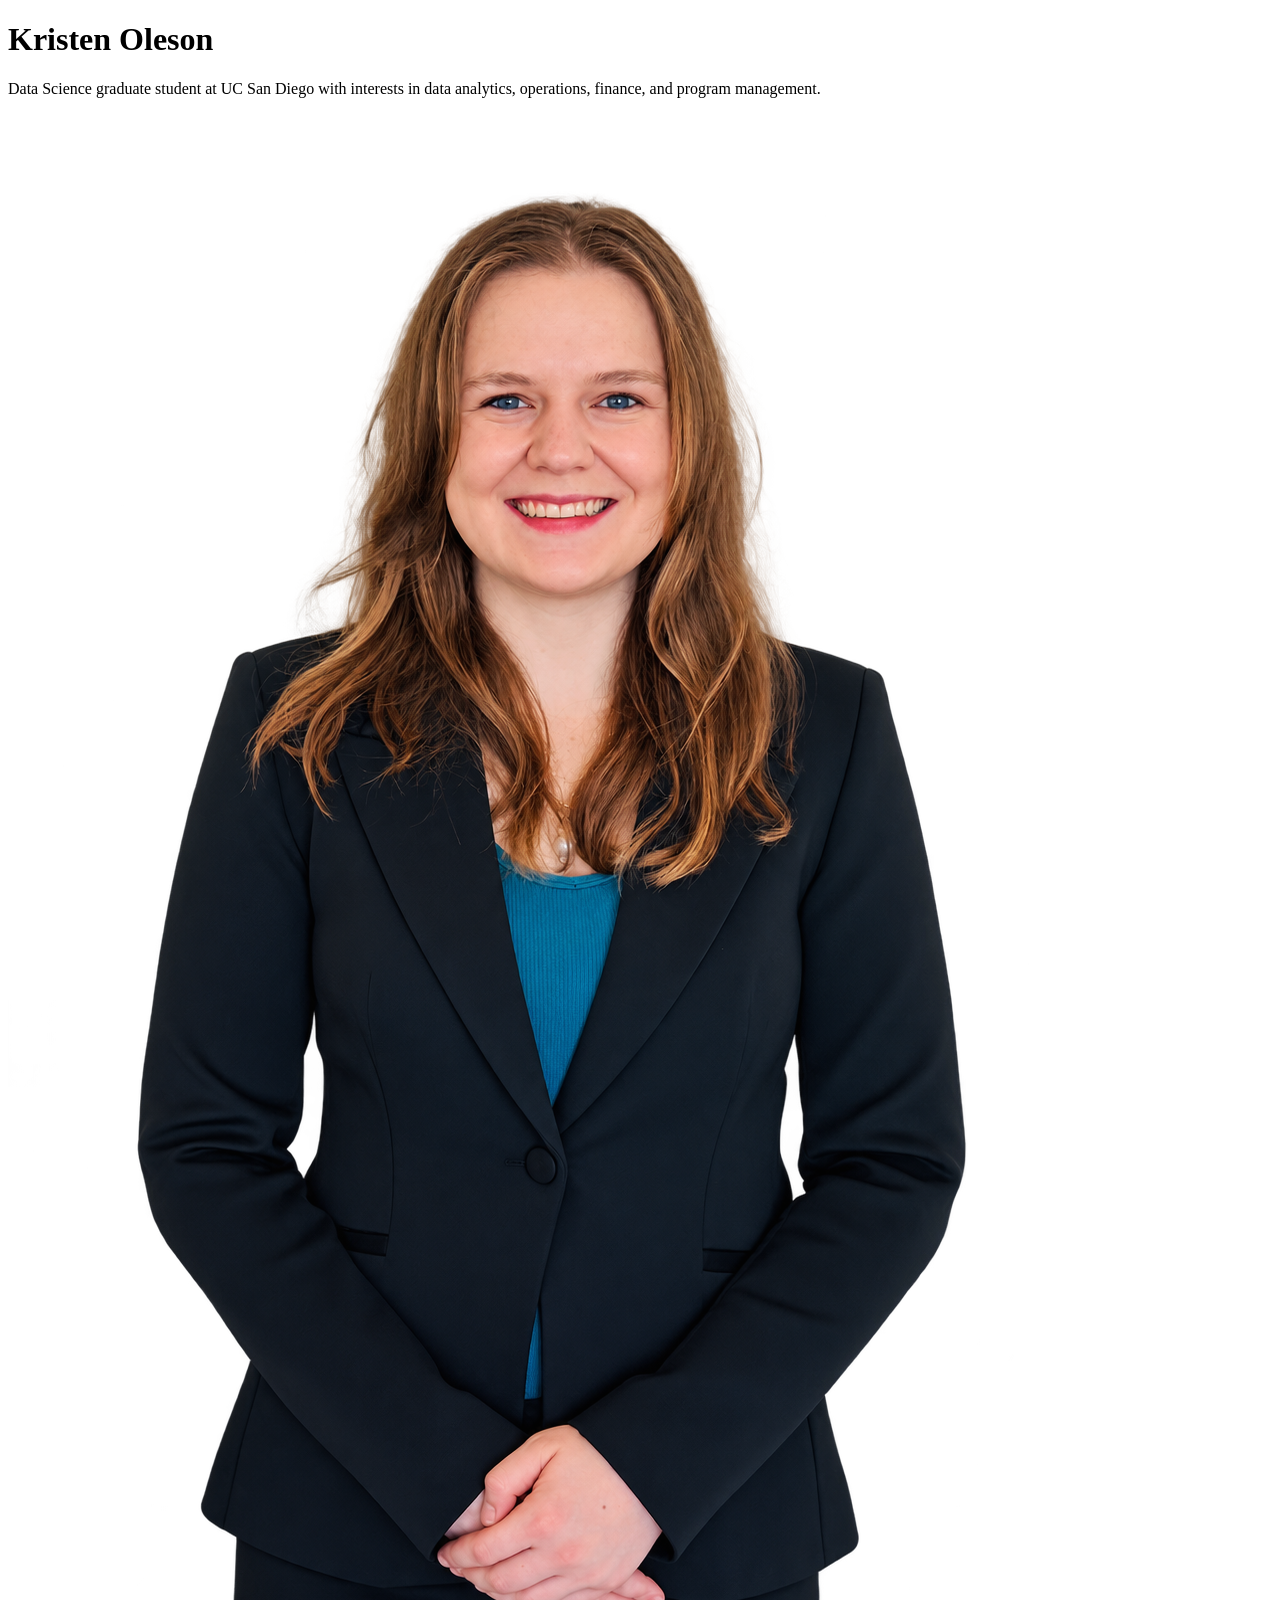
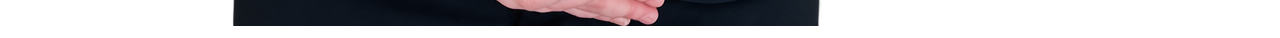
==== index.html @ 6f77a66c "Refactor HTML structure for personal site" ====
<!DOCTYPE html>
<html lang="en">

<head>
    <meta charset="UTF-8">
    <meta name="viewport" content="width=device-width, initial-scale=1.0">

    <title>Kristen Oleson: Personal Site and Portfolio</title>

    <link rel="stylesheet" href="style.css">
</head>

<body>

    <main class="intro">

        <div class="intro-text">

            <h1>Kristen Oleson</h1>

            <p>
                Data Science graduate student at UC San Diego with interests in
                data analytics, operations, finance, and program management.
            </p>

        </div>

        <img
            src="images/Kristen_Oleson_Cutout.png"
            alt="Photo of Kristen Oleson"
            class="profile-photo"
        >

    </main>

</body>

</html>
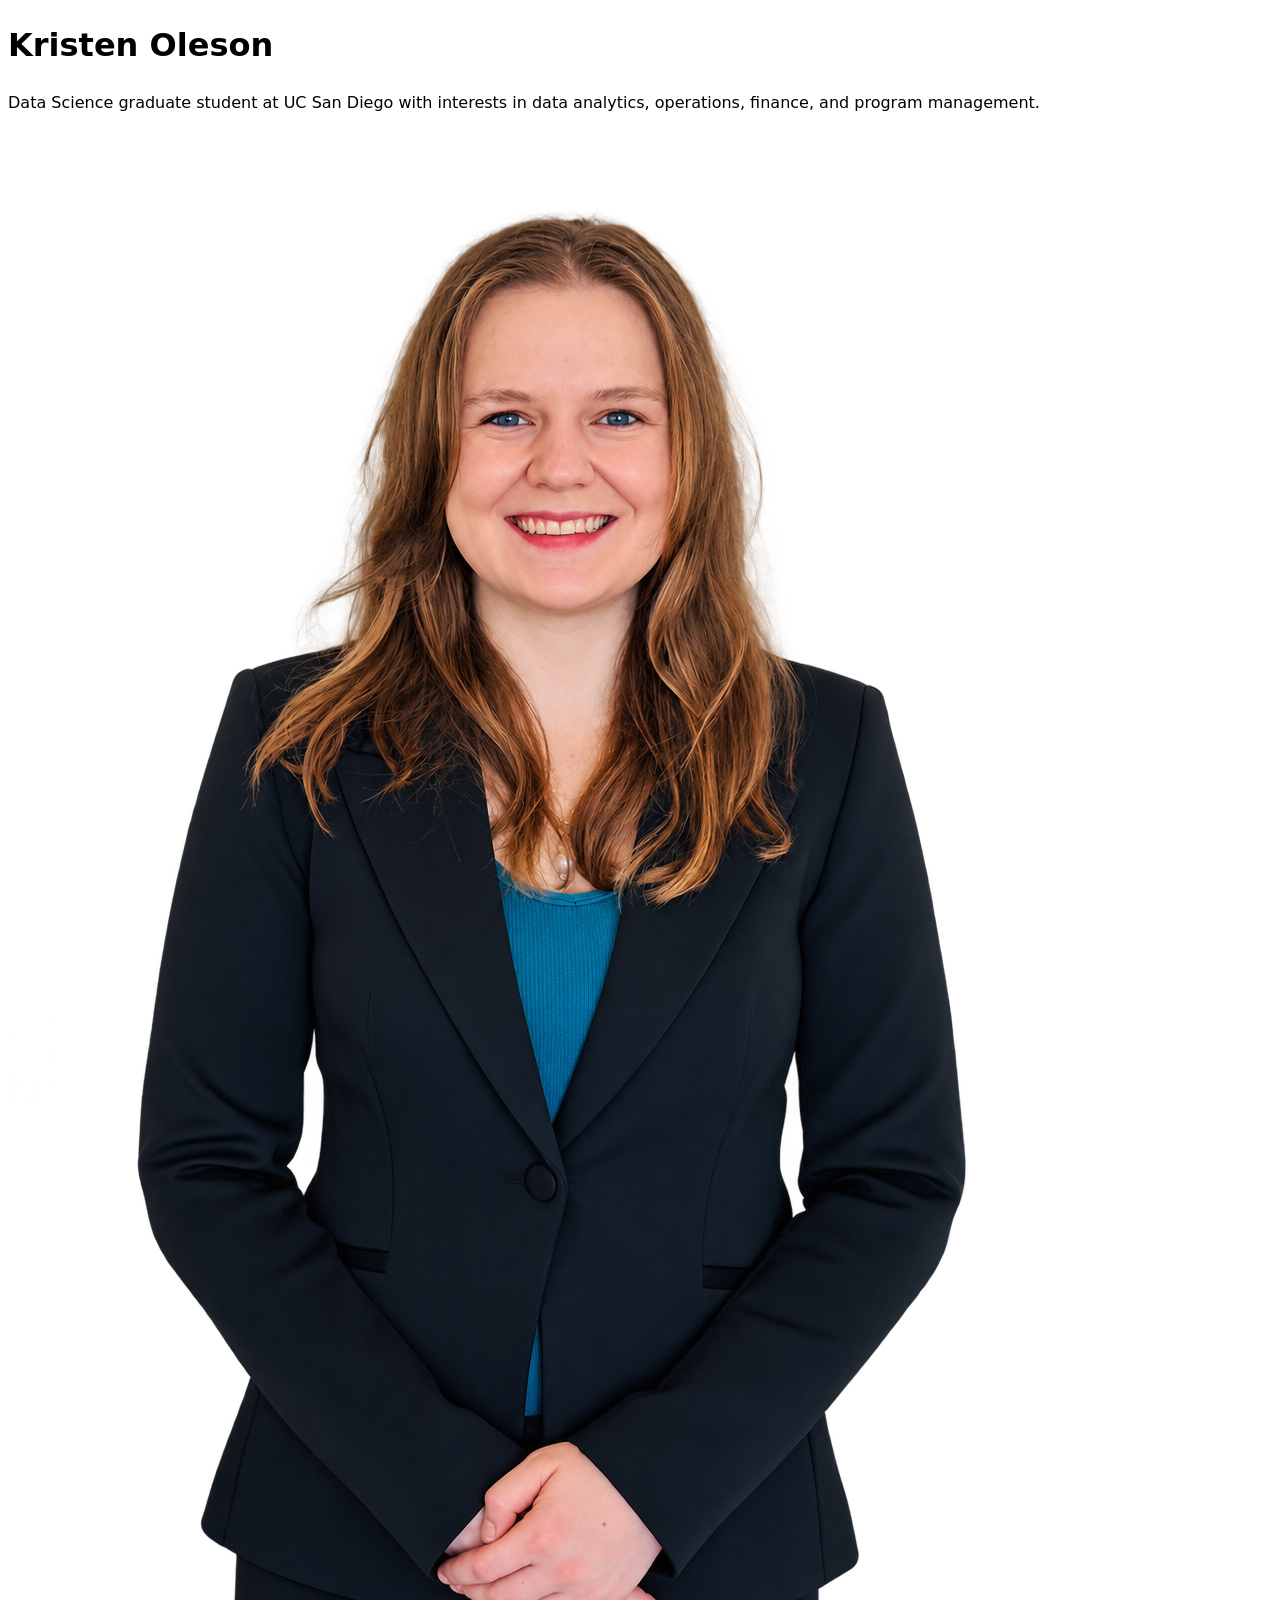
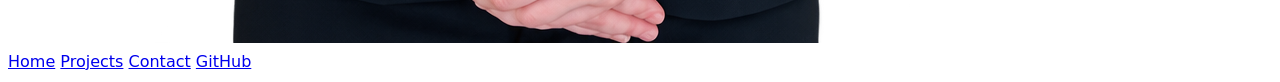
==== commit fde3bfe0: "Add navigation links to index.html" ====
--- a/index.html
+++ b/index.html
@@ -35,4 +35,11 @@
 
 </body>
 
+<nav>
+    <a href="./">Home</a>
+    <a href="projects/">Projects</a>
+    <a href="contact/">Contact</a>
+    <a href="https://github.com/K-ols" target="_blank">GitHub</a>
+</nav>
+    
 </html>
--- a/style.css
+++ b/style.css
@@ -0,0 +1,6 @@
+body {
+  /* Set line height to 1.5 times the font size
+	   and use the OS’s UI font as the website font
+	 */
+  font: 100%/1.5 system-ui;
+}
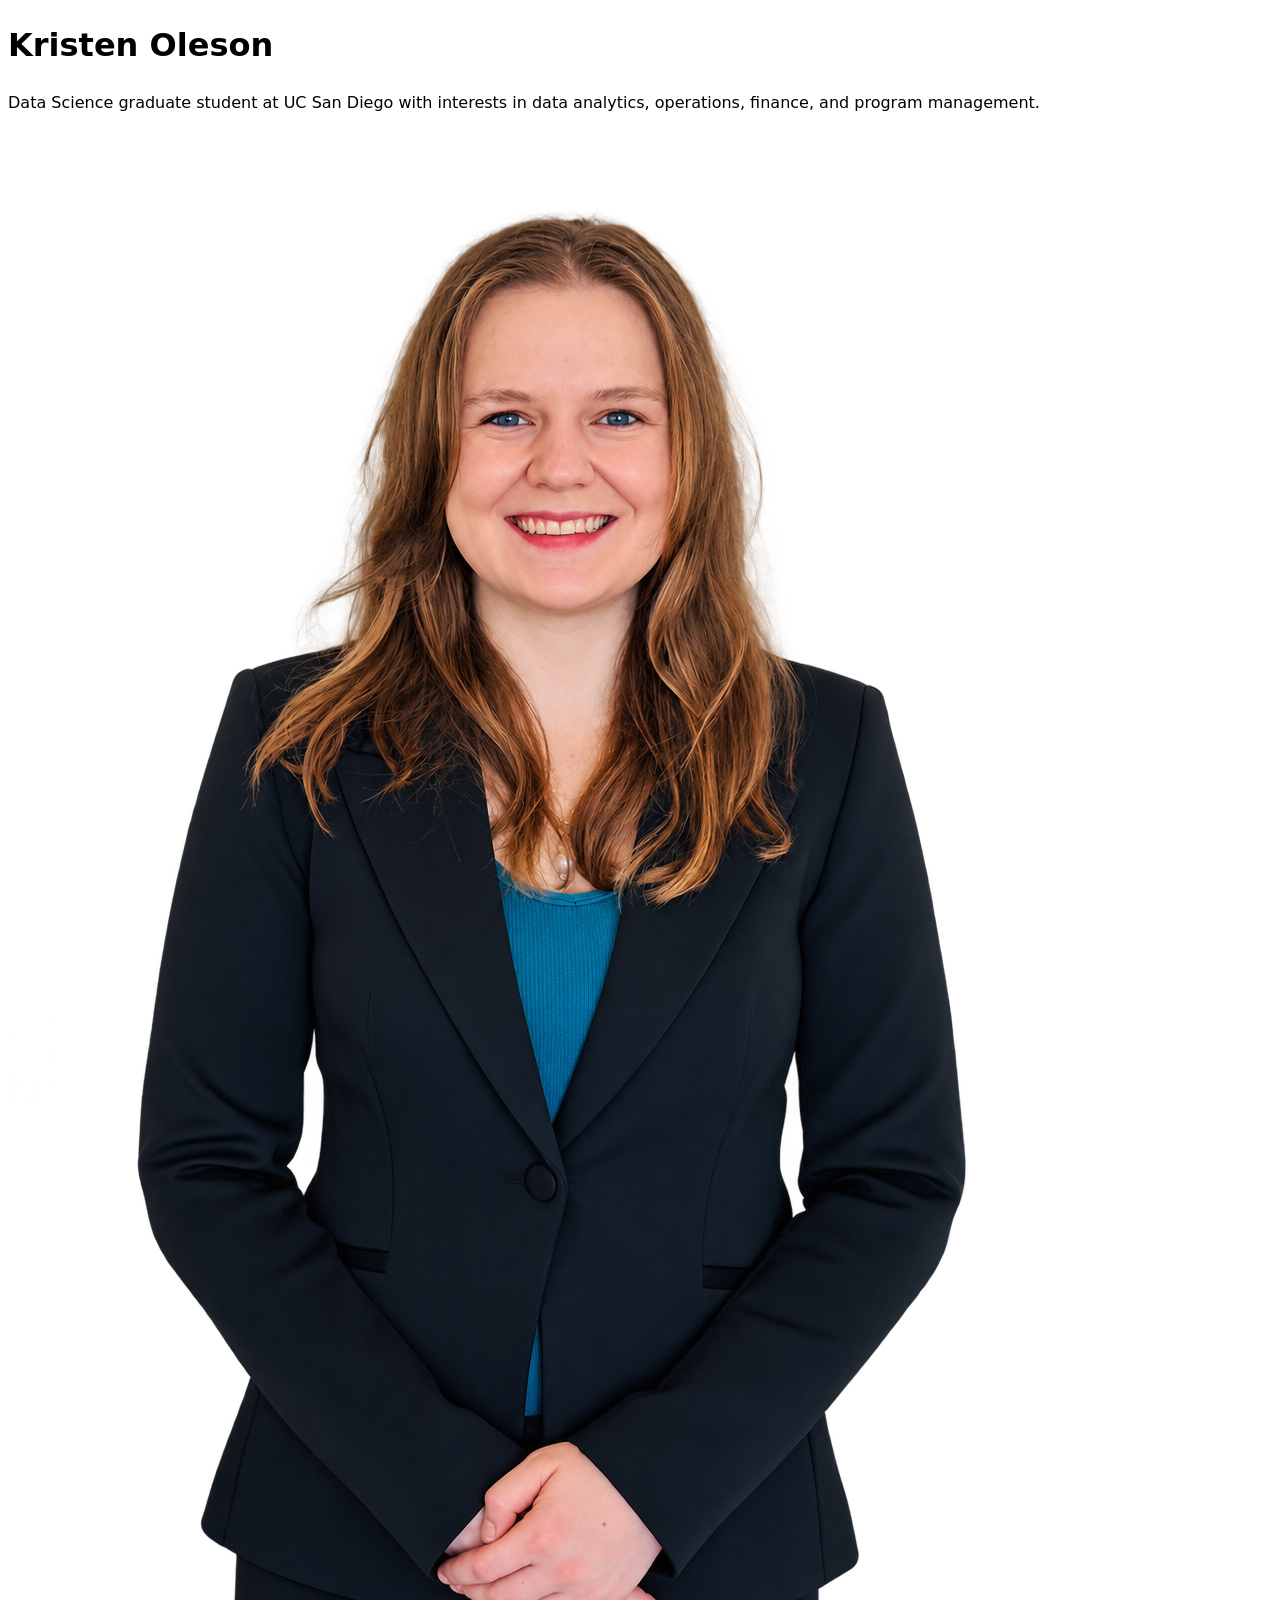
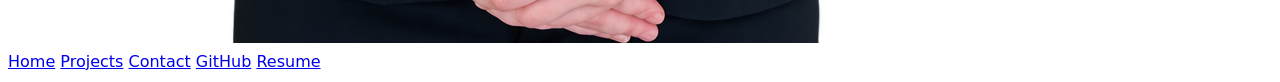
==== commit b493dd59: "Add Resume link to navigation in index.html" ====
--- a/index.html
+++ b/index.html
@@ -40,6 +40,7 @@
     <a href="projects/">Projects</a>
     <a href="contact/">Contact</a>
     <a href="https://github.com/K-ols" target="_blank">GitHub</a>
+    <a href="resume/">Resume</a>
 </nav>
     
 </html>
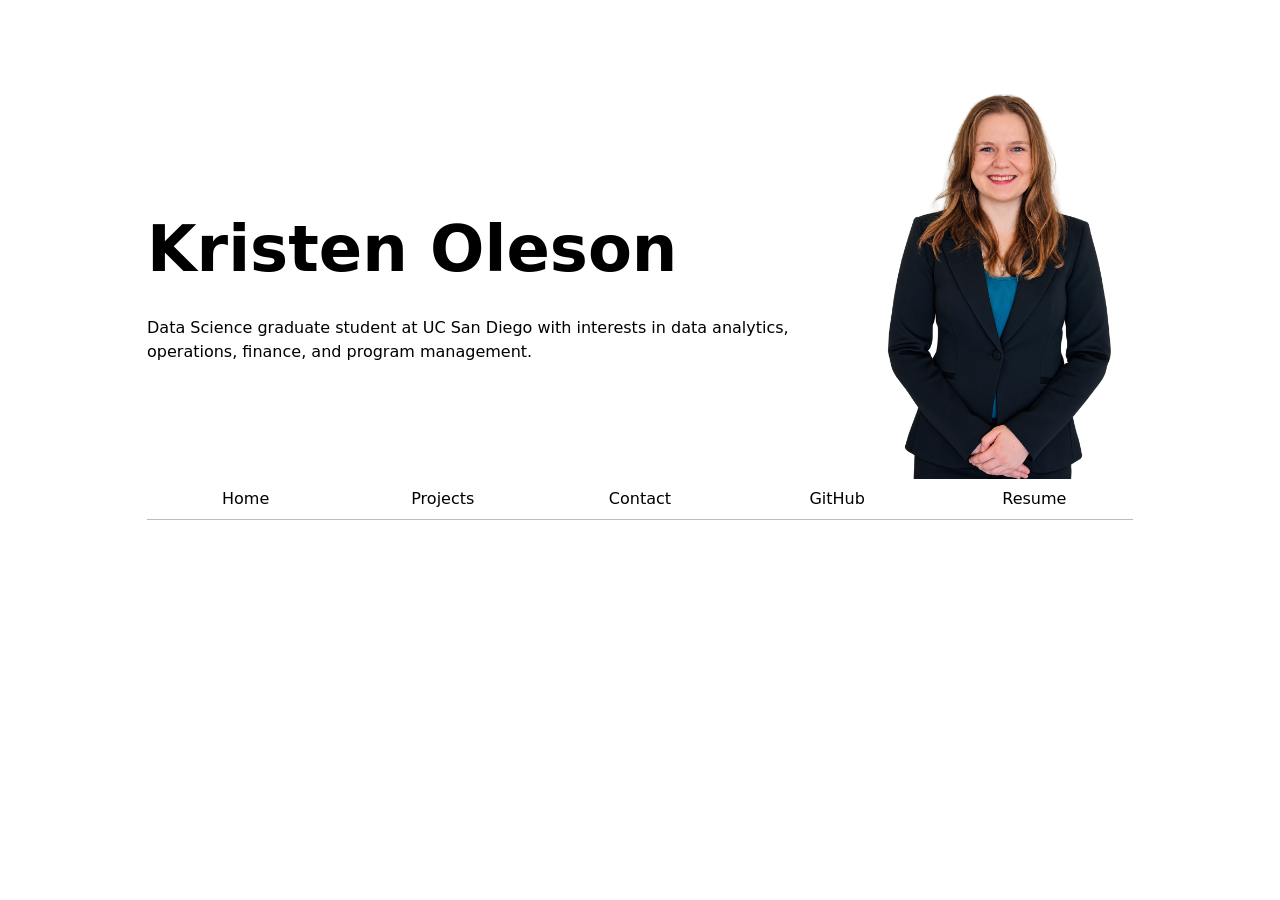
==== commit d6e086c0: "Add script tag for global.js in index.html" ====
--- a/index.html
+++ b/index.html
@@ -4,10 +4,9 @@
 <head>
     <meta charset="UTF-8">
     <meta name="viewport" content="width=device-width, initial-scale=1.0">
-
     <title>Kristen Oleson: Personal Site and Portfolio</title>
-
     <link rel="stylesheet" href="style.css">
+    <script type="module" src="../global.js"></script>
 </head>
 
 <body>
--- a/style.css
+++ b/style.css
@@ -1,6 +1,427 @@
+
+/* General Styling */
+* {
+    box-sizing: border-box;
+}
+
 body {
-  /* Set line height to 1.5 times the font size
-	   and use the OS’s UI font as the website font
-	 */
-  font: 100%/1.5 system-ui;
-}
+    font: 100%/1.5 system-ui;
+    max-width: 100ch;
+    margin-inline: auto;
+    padding: 1em;
+}
+
+/* Navigation Bar */
+nav ul,
+nav li {
+    display: contents;
+}
+
+nav {
+    display: flex;
+    margin-bottom: 1em;
+    border-bottom: 1px solid oklch(80% 3% 200);
+}
+
+nav a {
+    flex: 1;
+    text-decoration: none;
+    color: inherit;
+    text-align: center;
+    padding: 0.5em;
+}
+
+nav a.current {
+    border-bottom: 0.4em solid oklch(80% 3% 200);
+    padding-bottom: 0.1em;
+}
+
+/* Accent Color */
+html {
+    --color-accent: oklch(65% 50% 270);
+    accent-color: var(--color-accent);
+}
+
+/* Hover Effect */
+nav a:hover {
+    border-bottom: 0.4em solid var(--color-accent);
+    padding-bottom: 0.1em;
+}
+
+
+/* Contact Form Styling */
+input,
+textarea,
+button {
+    font: inherit;
+}
+
+/* Contact Form Grid */
+form {
+    display: grid;
+    grid-template-columns: auto 1fr;
+    gap: 1em;
+}
+
+/* Align Labels and Input Fields */
+form label {
+    display: grid;
+    grid-template-columns: subgrid;
+    grid-column: 1 / -1;
+}
+
+/* Make Input Fields Fit */
+form input,
+form textarea {
+    width: 100%;
+    box-sizing: border-box;
+}
+
+/* Submit Button */
+form button {
+    grid-column: 1 / -1;
+}
+
+
+/* Step 4: Projects Page */
+
+/* Responsive Grid Layout */
+.projects {
+    display: grid;
+    grid-template-columns: repeat(auto-fill, minmax(15em, 1fr));
+    gap: 1em;
+}
+
+/* Project Cards */
+.projects article {
+    display: grid;
+    grid-template-rows: subgrid;
+    grid-row: span 3;
+}
+
+/* Project Headings */
+.projects h2 {
+    margin: 0;
+}
+
+/* Project Images */
+.projects img {
+    width: 100%;
+}
+
+/* General Heading Styles */
+h1 {
+    font-size: 400%;
+}
+
+h1, h2, h3, h4, h5, h6 {
+    line-height: 1.1;
+    text-wrap: balance;
+}
+
+
+/* =====================================
+   STEP 5: DARK RESUME DESIGN
+   Only affects the Resume page
+   ===================================== */
+
+/* Resume Background */
+body.resume-page {
+    max-width: none;
+    min-height: 100vh;
+    margin: 0;
+    padding: 1em max(1em, calc((100% - 1100px) / 2));
+    background:
+        radial-gradient(
+            ellipse at 85% 10%,
+            #292052 0%,
+            transparent 45%
+        ),
+        #0d1020;
+    color: #eef0ff;
+}
+
+/* Navigation */
+.resume-page nav {
+    border-bottom: 1px solid #383b59;
+}
+
+.resume-page nav a {
+    color: #d2d5ed;
+    transition: color 0.2s ease,
+                background-color 0.2s ease;
+}
+
+.resume-page nav a.current {
+    border-bottom-color: #ae8cff;
+}
+
+.resume-page nav a:hover {
+    color: #ffffff;
+    border-bottom-color: #ae8cff;
+    background: #ae8cff15;
+}
+
+/* Main Container */
+.resume-container {
+    max-width: 1000px;
+    margin: 0 auto;
+}
+
+/* Hero Section */
+.resume-hero {
+    padding: 5em 0 4em;
+}
+
+.resume-eyebrow {
+    color: #b79aff;
+    font-size: 0.8em;
+    font-weight: 700;
+    letter-spacing: 0.18em;
+}
+
+.resume-hero h1 {
+    font-size: clamp(3em, 8vw, 6em);
+    line-height: 1;
+    margin: 0.3em 0;
+    letter-spacing: -0.05em;
+}
+
+.resume-dot {
+    color: #b79aff;
+}
+
+.resume-subtitle {
+    font-size: clamp(1.2em, 2.5vw, 1.6em);
+    color: #d8d2ff;
+}
+
+.resume-description {
+    max-width: 600px;
+    color: #adb4d0;
+    line-height: 1.8;
+    margin-bottom: 2em;
+}
+
+/* Purple Button */
+.resume-button {
+    display: inline-block;
+    background: #ae8cff;
+    color: #101326;
+    padding: 0.9em 1.5em;
+    border-radius: 8px;
+    font-weight: 700;
+    text-decoration: none;
+    transition: transform 0.2s ease,
+                box-shadow 0.2s ease;
+}
+
+.resume-button:hover {
+    transform: translateY(-3px);
+    box-shadow: 0 8px 25px #ae8cff55;
+}
+
+/* Resume Sections */
+.resume-page .resume-section {
+    margin-bottom: 4em;
+}
+
+.resume-page .resume-section h2 {
+    font-size: 1.8em;
+    margin-bottom: 1.2em;
+    color: #ffffff;
+}
+
+.resume-page .resume-section h2 span {
+    color: #b79aff;
+    font-size: 0.7em;
+    margin-right: 0.4em;
+}
+
+/* Education Grid */
+.resume-card-grid {
+    display: grid;
+    grid-template-columns:
+        repeat(auto-fit, minmax(min(100%, 280px), 1fr));
+    gap: 1.5em;
+}
+
+/* Cards */
+.resume-page .resume-card {
+    background: #1a2038;
+    border: 1px solid #343957;
+    border-radius: 14px;
+    padding: 1.8em;
+    transition:
+        transform 0.25s ease,
+        border-color 0.25s ease,
+        box-shadow 0.25s ease;
+}
+
+.resume-page .resume-card:hover {
+    transform: translateY(-5px);
+    border-color: #ae8cff;
+    box-shadow: 0 10px 30px #00000040;
+}
+
+.resume-page .resume-card h3 {
+    font-size: 1.25em;
+    color: #ffffff;
+    margin: 0.5em 0;
+}
+
+.resume-page .resume-card p {
+    color: #bfc5dc;
+}
+
+.resume-page .resume-card-label {
+    color: #b79aff !important;
+    font-size: 0.75em;
+    font-weight: 700;
+    letter-spacing: 0.12em;
+}
+
+.resume-page .resume-date {
+    color: #b79aff !important;
+    font-size: 0.9em;
+    margin-top: 1.5em;
+}
+
+/* Experience Timeline */
+.resume-timeline {
+    border-left: 2px solid #ae8cff;
+    padding-left: 1.5em;
+}
+
+.resume-experience {
+    position: relative;
+}
+
+.resume-experience::before {
+    content: "";
+    position: absolute;
+    width: 12px;
+    height: 12px;
+    background: #ae8cff;
+    border-radius: 50%;
+    left: calc(-1.5em - 7px);
+    top: 2em;
+}
+
+.resume-company {
+    color: #d4c4ff !important;
+    font-weight: 600;
+}
+
+.resume-page .resume-card ul {
+    color: #c7cbe0;
+    padding-left: 1.3em;
+    line-height: 1.8;
+}
+
+/* Skill Tags */
+.resume-skills {
+    display: flex;
+    flex-wrap: wrap;
+    gap: 0.7em;
+    margin: 1.2em 0 2em;
+}
+
+.resume-skills span {
+    background: #30264c;
+    border: 1px solid #574280;
+    color: #d8c8ff;
+    padding: 0.5em 1em;
+    border-radius: 100px;
+    font-size: 0.9em;
+    transition: background 0.2s ease,
+                transform 0.2s ease;
+}
+
+.resume-skills span:hover {
+    background: #4b3676;
+    transform: translateY(-2px);
+}
+
+/* Footer */
+.resume-footer {
+    text-align: center;
+    border-top: 1px solid #383b59;
+    padding: 2em 0;
+    color: #858ba8;
+    font-size: 0.85em;
+}
+
+/* Mobile Layout */
+@media (max-width: 600px) {
+    .resume-hero {
+        padding: 3em 0;
+    }
+
+    .resume-page nav {
+        flex-wrap: wrap;
+    }
+
+    .resume-page nav a {
+        flex: 1 1 auto;
+    }
+
+    .resume-page .resume-card {
+        padding: 1.3em;
+    }
+
+    .resume-page .resume-section {
+        margin-bottom: 3em;
+    }
+}
+
+/* Reduced Motion Accessibility */
+@media (prefers-reduced-motion: reduce) {
+    .resume-page *,
+    .resume-page *::before,
+    .resume-page *::after {
+        transition: none !important;
+    }
+}
+
+/* Home Page Layout */
+.intro {
+    display: flex;
+    align-items: center;
+    justify-content: space-between;
+    gap: 3em;
+    margin-top: 3em;
+}
+
+/* Introduction Text */
+.intro-text {
+    flex: 1;
+    min-width: 0;
+}
+
+.intro-text h1 {
+    font-size: clamp(2.5em, 5vw, 4em);
+    margin-bottom: 0.5em;
+}
+
+/* Profile Photo */
+.profile-photo {
+    width: 280px;
+    max-width: 100%;
+    height: auto;
+    object-fit: contain;
+    flex-shrink: 0;
+}
+
+/* Mobile Layout */
+@media (max-width: 700px) {
+    .intro {
+        flex-direction: column;
+        text-align: center;
+        gap: 1em;
+    }
+
+    .profile-photo {
+        width: 220px;
+    }
+}
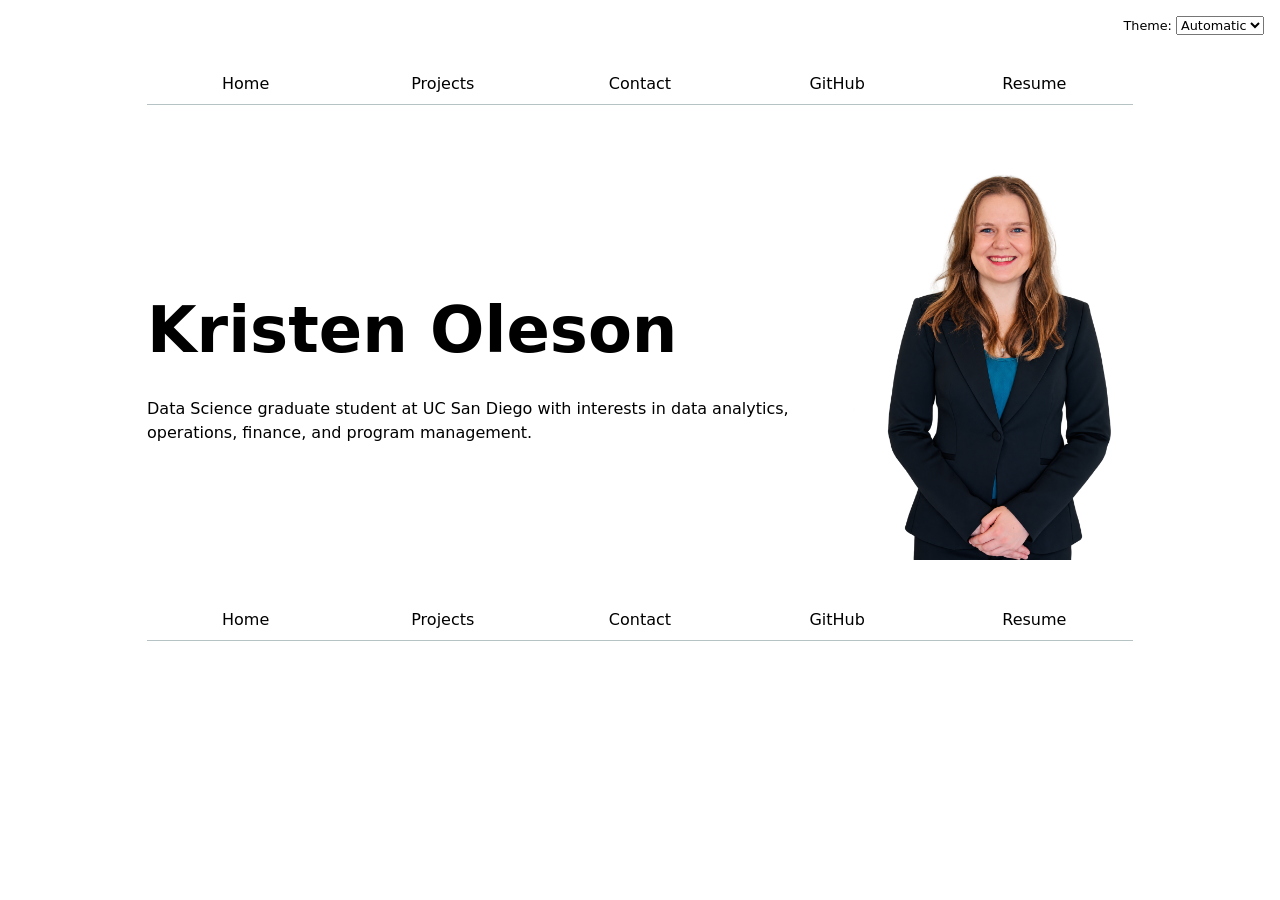
==== commit 4e801e95: "Add index.js script to index.html" ====
--- a/index.html
+++ b/index.html
@@ -6,7 +6,8 @@
     <meta name="viewport" content="width=device-width, initial-scale=1.0">
     <title>Kristen Oleson: Personal Site and Portfolio</title>
     <link rel="stylesheet" href="style.css">
-    <script type="module" src="../global.js"></script>
+    <script type="module" src="global.js"></script>
+    <script type="module" src="index.js"></script>
 </head>
 
 <body>
--- a/style.css
+++ b/style.css
@@ -2,6 +2,12 @@
 /* General Styling */
 * {
     box-sizing: border-box;
+}
+
+html {
+    --color-accent: oklch(65% 50% 270);
+    accent-color: var(--color-accent);
+    color-scheme: light dark;
 }
 
 body {
@@ -18,9 +24,10 @@
 }
 
 nav {
+    --border-color: oklch(50% 10% 200 / 40%);
     display: flex;
     margin-bottom: 1em;
-    border-bottom: 1px solid oklch(80% 3% 200);
+    border-bottom: 1px solid var(--border-color);
 }
 
 nav a {
@@ -32,27 +39,21 @@
 }
 
 nav a.current {
-    border-bottom: 0.4em solid oklch(80% 3% 200);
+    border-bottom: 0.4em solid var(--color-accent);
     padding-bottom: 0.1em;
 }
 
-/* Accent Color */
-html {
-    --color-accent: oklch(65% 50% 270);
-    accent-color: var(--color-accent);
-}
-
-/* Hover Effect */
+/* Navigation Hover Effect */
 nav a:hover {
     border-bottom: 0.4em solid var(--color-accent);
     padding-bottom: 0.1em;
 }
 
-
 /* Contact Form Styling */
 input,
 textarea,
-button {
+button,
+select {
     font: inherit;
 }
 
@@ -63,48 +64,39 @@
     gap: 1em;
 }
 
-/* Align Labels and Input Fields */
 form label {
     display: grid;
     grid-template-columns: subgrid;
     grid-column: 1 / -1;
 }
 
-/* Make Input Fields Fit */
 form input,
 form textarea {
     width: 100%;
     box-sizing: border-box;
 }
 
-/* Submit Button */
 form button {
     grid-column: 1 / -1;
 }
 
-
-/* Step 4: Projects Page */
-
-/* Responsive Grid Layout */
+/* Projects Page */
 .projects {
     display: grid;
     grid-template-columns: repeat(auto-fill, minmax(15em, 1fr));
     gap: 1em;
 }
 
-/* Project Cards */
 .projects article {
     display: grid;
     grid-template-rows: subgrid;
     grid-row: span 3;
 }
 
-/* Project Headings */
 .projects h2 {
     margin: 0;
 }
 
-/* Project Images */
 .projects img {
     width: 100%;
 }
@@ -119,13 +111,10 @@
     text-wrap: balance;
 }
 
-
 /* =====================================
-   STEP 5: DARK RESUME DESIGN
-   Only affects the Resume page
+   RESUME PAGE DESIGN
    ===================================== */
 
-/* Resume Background */
 body.resume-page {
     max-width: none;
     min-height: 100vh;
@@ -141,7 +130,7 @@
     color: #eef0ff;
 }
 
-/* Navigation */
+/* Resume Navigation */
 .resume-page nav {
     border-bottom: 1px solid #383b59;
 }
@@ -162,13 +151,13 @@
     background: #ae8cff15;
 }
 
-/* Main Container */
+/* Resume Main Container */
 .resume-container {
     max-width: 1000px;
     margin: 0 auto;
 }
 
-/* Hero Section */
+/* Resume Hero Section */
 .resume-hero {
     padding: 5em 0 4em;
 }
@@ -203,7 +192,7 @@
     margin-bottom: 2em;
 }
 
-/* Purple Button */
+/* Purple Resume Button */
 .resume-button {
     display: inline-block;
     background: #ae8cff;
@@ -246,7 +235,7 @@
     gap: 1.5em;
 }
 
-/* Cards */
+/* Resume Cards */
 .resume-page .resume-card {
     background: #1a2038;
     border: 1px solid #343957;
@@ -343,7 +332,7 @@
     transform: translateY(-2px);
 }
 
-/* Footer */
+/* Resume Footer */
 .resume-footer {
     text-align: center;
     border-top: 1px solid #383b59;
@@ -352,7 +341,7 @@
     font-size: 0.85em;
 }
 
-/* Mobile Layout */
+/* Resume Mobile Layout */
 @media (max-width: 600px) {
     .resume-hero {
         padding: 3em 0;
@@ -384,7 +373,10 @@
     }
 }
 
-/* Home Page Layout */
+/* =====================================
+   HOME PAGE DESIGN
+   ===================================== */
+
 .intro {
     display: flex;
     align-items: center;
@@ -393,7 +385,6 @@
     margin-top: 3em;
 }
 
-/* Introduction Text */
 .intro-text {
     flex: 1;
     min-width: 0;
@@ -413,7 +404,7 @@
     flex-shrink: 0;
 }
 
-/* Mobile Layout */
+/* Home Mobile Layout */
 @media (max-width: 700px) {
     .intro {
         flex-direction: column;
@@ -425,3 +416,41 @@
         width: 220px;
     }
 }
+
+/* =====================================
+   LAB 3 - STEP 4: DARK MODE
+   ===================================== */
+
+/* Theme Selector */
+.color-scheme {
+    position: absolute;
+    top: 1rem;
+    right: 1rem;
+    font-size: 80%;
+    z-index: 10;
+}
+
+.color-scheme select {
+    font: inherit;
+}
+
+/* Give navigation room for the theme selector */
+body > nav {
+    margin-top: 2.5rem;
+}
+
+/* Small Screen Adjustments */
+@media (max-width: 600px) {
+    .color-scheme {
+        top: 0.5rem;
+        right: 1rem;
+    }
+
+    nav {
+        flex-wrap: wrap;
+    }
+
+    nav a {
+        flex: 1 1 auto;
+    }
+}
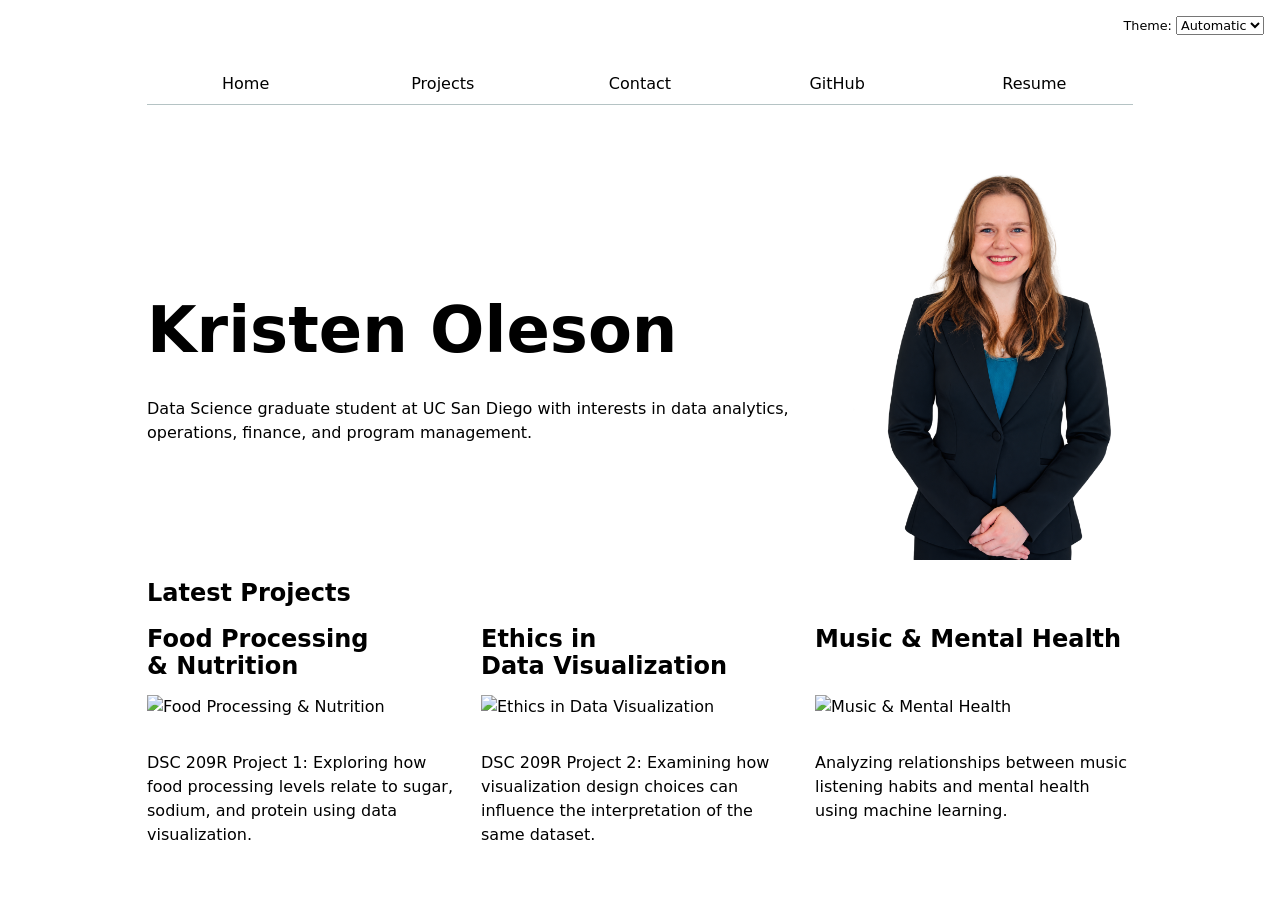
==== commit db4a28d1: "Add latest projects section to index.html Added a section for latest projects in the HTML." ====
--- a/index.html
+++ b/index.html
@@ -1,3 +1,4 @@
+
 <!DOCTYPE html>
 <html lang="en">
 
@@ -33,14 +34,14 @@
 
     </main>
 
+    <section>
+        <h2>Latest Projects</h2>
+
+        <div class="projects">
+            <!-- Projects will be added automatically -->
+        </div>
+    </section>
+
 </body>
 
-<nav>
-    <a href="./">Home</a>
-    <a href="projects/">Projects</a>
-    <a href="contact/">Contact</a>
-    <a href="https://github.com/K-ols" target="_blank">GitHub</a>
-    <a href="resume/">Resume</a>
-</nav>
-    
 </html>
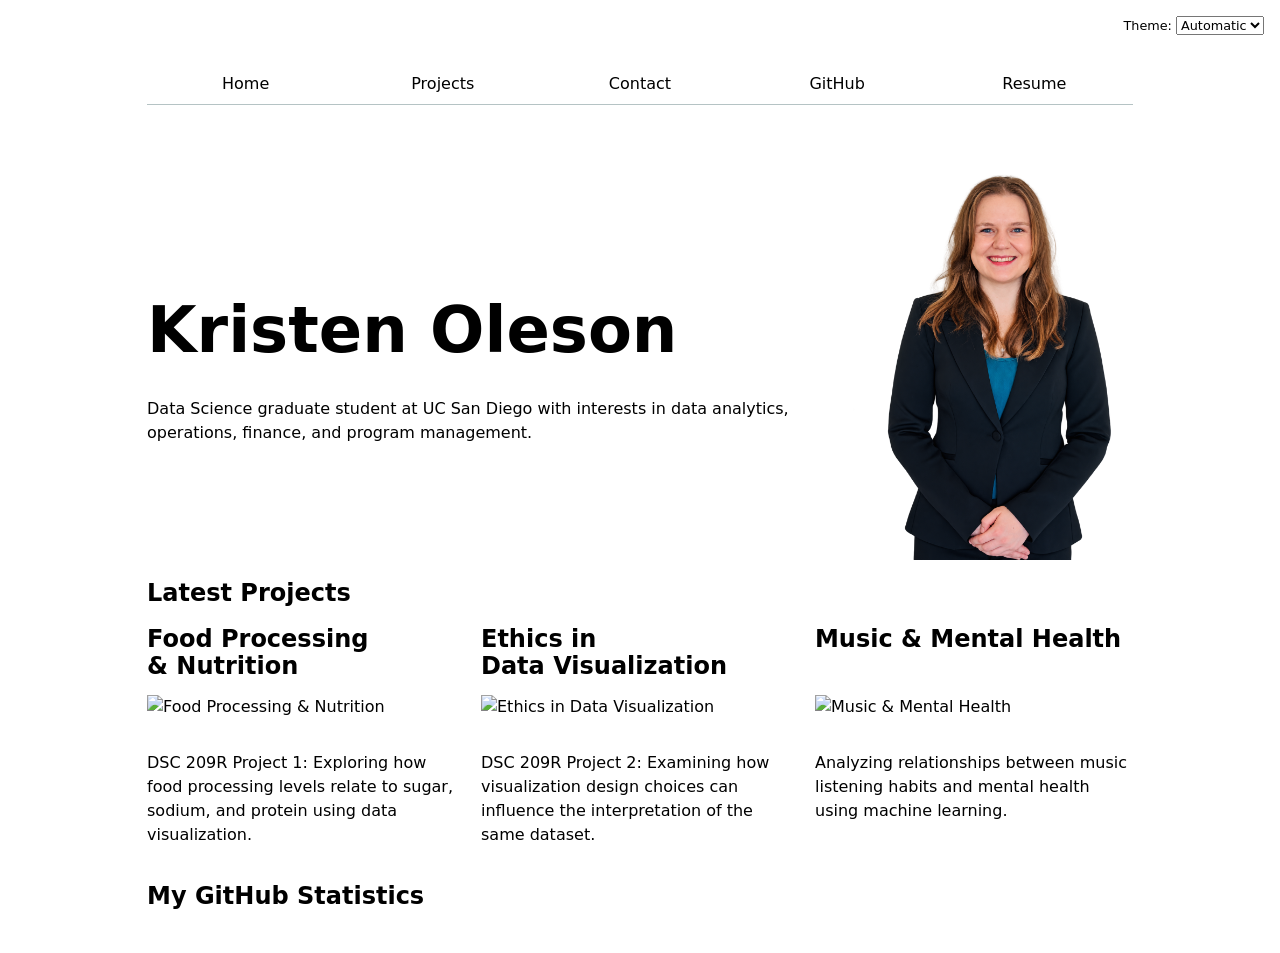
==== commit 25581e58: "Enhance index.html with new sections Added sections for latest projects and GitHub statistics." ====
--- a/index.html
+++ b/index.html
@@ -5,14 +5,18 @@
 <head>
     <meta charset="UTF-8">
     <meta name="viewport" content="width=device-width, initial-scale=1.0">
+
     <title>Kristen Oleson: Personal Site and Portfolio</title>
+
     <link rel="stylesheet" href="style.css">
+
     <script type="module" src="global.js"></script>
     <script type="module" src="index.js"></script>
 </head>
 
 <body>
 
+    <!-- INTRODUCTION SECTION -->
     <main class="intro">
 
         <div class="intro-text">
@@ -20,8 +24,9 @@
             <h1>Kristen Oleson</h1>
 
             <p>
-                Data Science graduate student at UC San Diego with interests in
-                data analytics, operations, finance, and program management.
+                Data Science graduate student at UC San Diego
+                with interests in data analytics, operations,
+                finance, and program management.
             </p>
 
         </div>
@@ -34,14 +39,29 @@
 
     </main>
 
+    <!-- LATEST PROJECTS SECTION -->
     <section>
+
         <h2>Latest Projects</h2>
 
         <div class="projects">
             <!-- Projects will be added automatically -->
         </div>
+
+    </section>
+
+    <!-- GITHUB STATISTICS SECTION -->
+    <section>
+
+        <h2>My GitHub Statistics</h2>
+
+        <div id="profile-stats">
+            <!-- GitHub statistics will load automatically -->
+        </div>
+
     </section>
 
 </body>
 
 </html>
+
